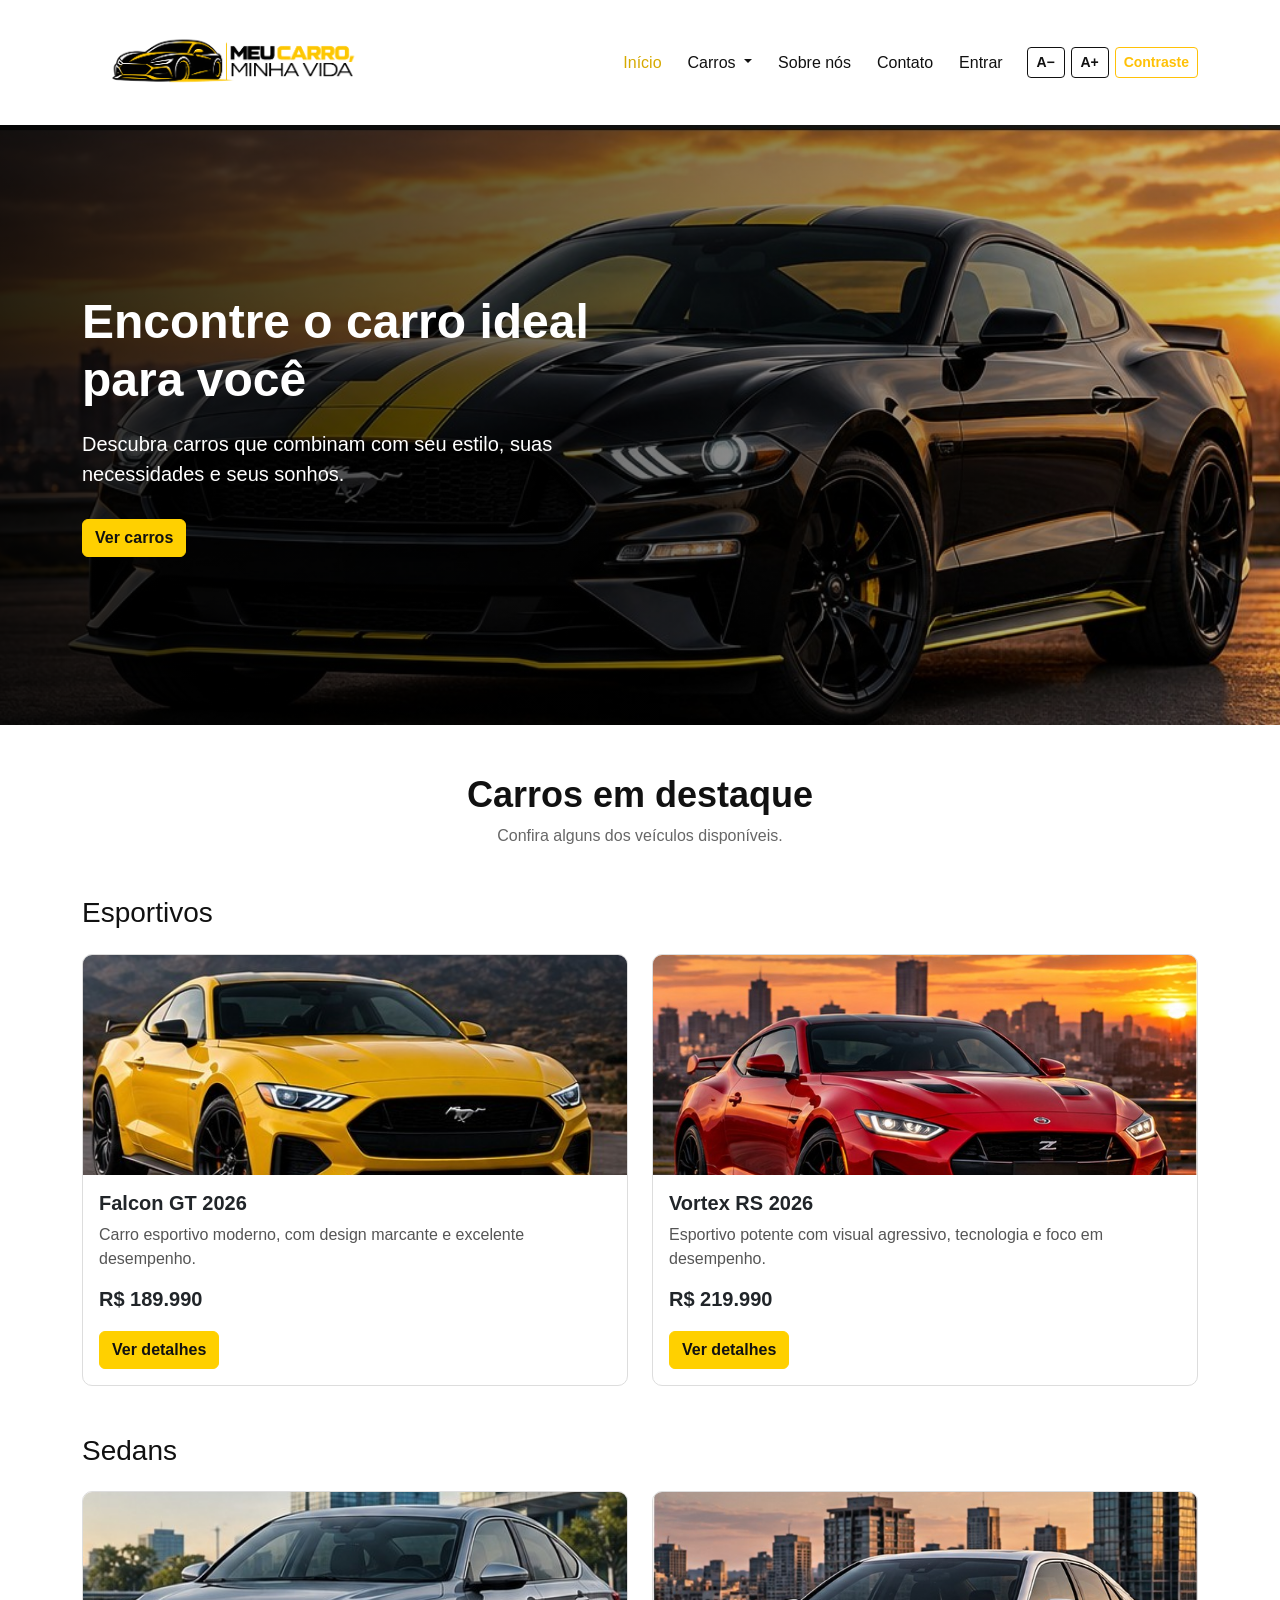
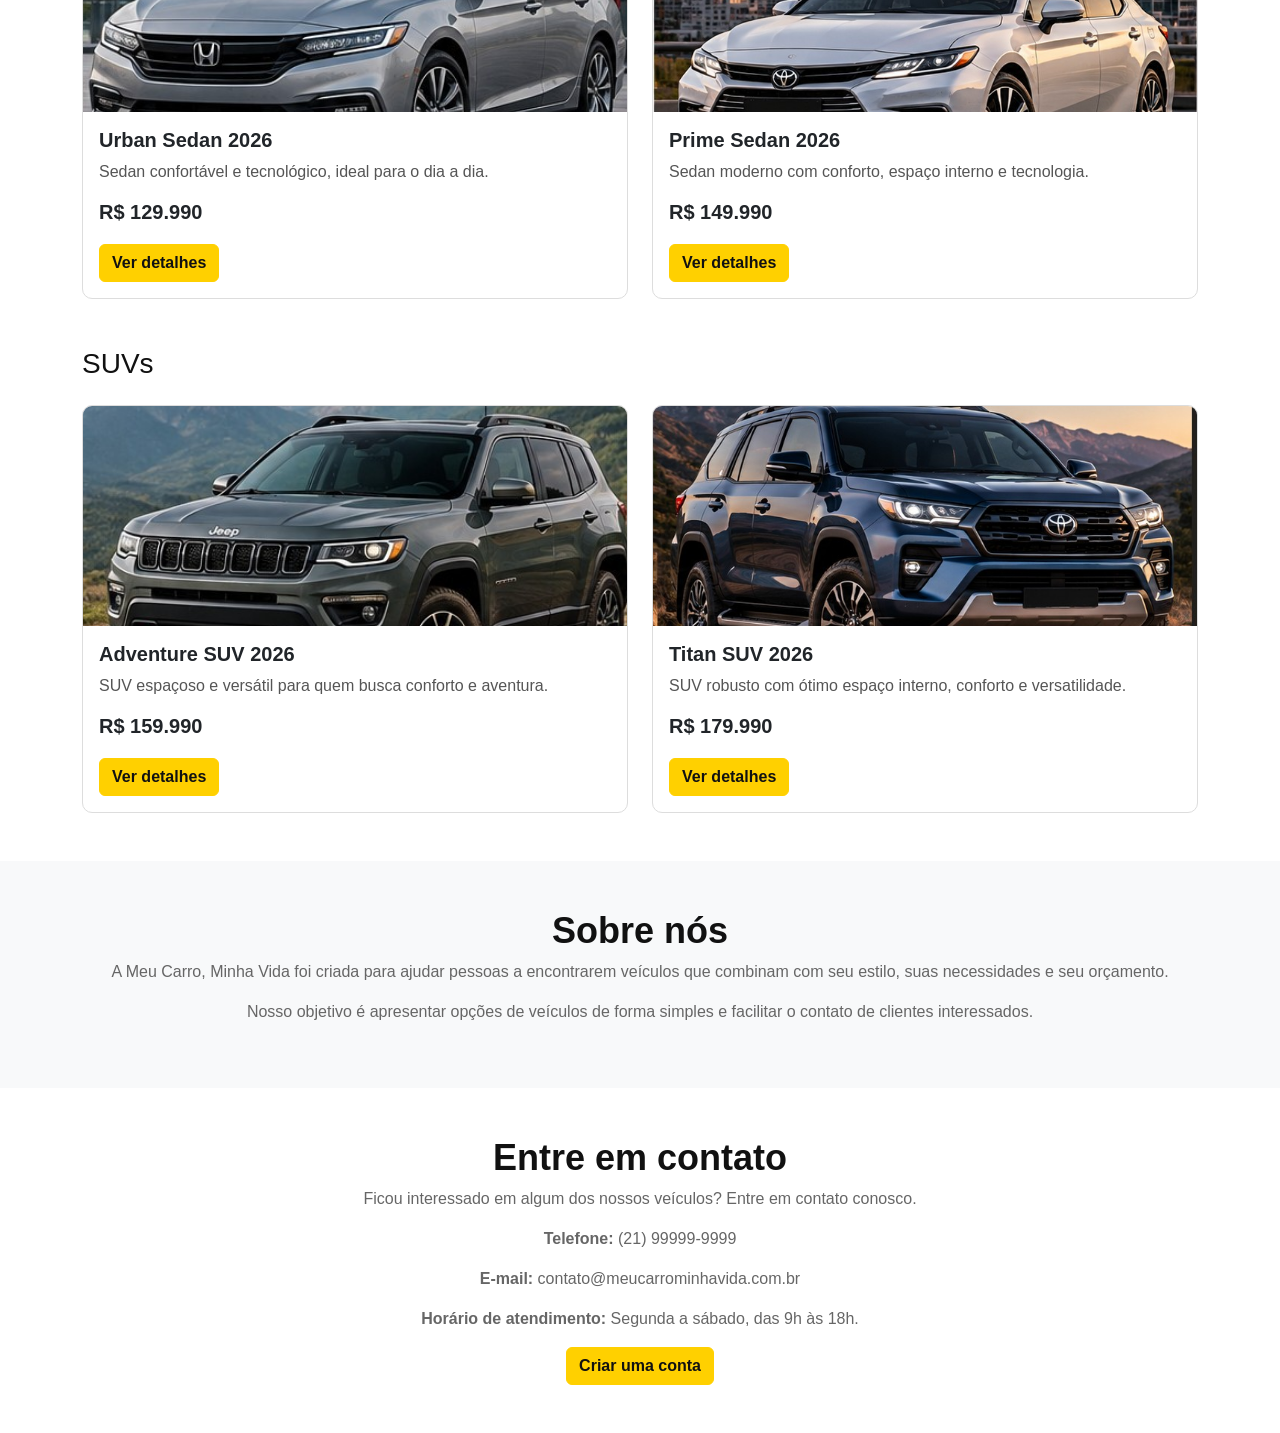
==== index.html @ 5decaac8 "Add files via upload" ====
<!DOCTYPE html>
<html lang="pt-BR">

<head>
    <meta charset="UTF-8">
    <meta name="viewport" content="width=device-width, initial-scale=1.0">

    <title>Meu Carro, Minha Vida</title>

    <link
        href="https://cdn.jsdelivr.net/npm/bootstrap@5.3.8/dist/css/bootstrap.min.css"
        rel="stylesheet"
    >

    <link rel="stylesheet" href="css/style.css">
    <style>
        .navbar .nav-link,
        .navbar .navbar-text,
        .navbar .btn { white-space: nowrap; }
        @media (min-width: 992px) and (max-width: 1199.98px) {
            .navbar .navbar-nav { align-items: flex-start !important; }
            .navbar .nav-item { margin-left: 0 !important; }
            .navbar .navbar-collapse { padding-top: .75rem; }
        }
    </style>
</head>

<body>

    <!-- MENU -->
    <nav class="navbar navbar-expand-xl navbar-dark bg-dark">
        <div class="container">

            <a class="navbar-brand" href="index.html">
    <img src="assets/icons/logo.png"
     id="logoSite"
     alt="Meu Carro, Minha Vida"
     class="logo-site">
</a>

            <button
                class="navbar-toggler"
                type="button"
                data-bs-toggle="collapse"
                data-bs-target="#menu"
                aria-label="Abrir menu"
            >
                <span class="navbar-toggler-icon"></span>
            </button>

            <div class="collapse navbar-collapse" id="menu">

                <ul class="navbar-nav ms-auto align-items-lg-center">

                    <li class="nav-item">
                        <a class="nav-link active" href="index.html">
                            Início
                        </a>
                    </li>

                    <li class="nav-item dropdown">

                        <a
                            class="nav-link dropdown-toggle"
                            href="#"
                            role="button"
                            data-bs-toggle="dropdown"
                        >
                            Carros
                        </a>

                        <ul class="dropdown-menu">

                            <li>
                                <a class="dropdown-item" href="#esportivos">
                                    Esportivos
                                </a>
                            </li>

                            <li>
                                <a class="dropdown-item" href="#sedans">
                                    Sedans
                                </a>
                            </li>

                            <li>
                                <a class="dropdown-item" href="#suvs">
                                    SUVs
                                </a>
                            </li>

                            <li>
                                <hr class="dropdown-divider">
                            </li>

                            <li>
                                <a class="dropdown-item" href="#catalogo">
                                    Todos os carros
                                </a>
                            </li>

                        </ul>
                    </li>

                    <li class="nav-item">
                        <a class="nav-link" href="#sobre">
                            Sobre nós
                        </a>
                    </li>

                    <li class="nav-item">
                        <a class="nav-link" href="#contato">
                            Contato
                        </a>
                    </li>

                    <li class="nav-item">
    <a class="nav-link" href="login.html" id="linkConta">
        Entrar
    </a>
</li>

<li class="nav-item d-none" id="areaAjudaIndex">
    <a class="nav-link" href="dashboard.html#areaReclamacoes">Ajuda</a>
</li>
<li class="nav-item ms-lg-2 d-none" id="areaUsuarioIndex">
    <span class="navbar-text text-warning" id="nomeUsuarioIndex"></span>
</li>

<li class="nav-item ms-lg-2 d-none" id="areaSairIndex">
    <button
        type="button"
        class="btn btn-outline-warning btn-sm"
        id="botaoSairIndex"
    >
        Sair
    </button>
</li>

                    <li class="nav-item ms-lg-3">

                        <div class="acessibilidade">

                            <button
                                type="button"
                                class="btn btn-outline-light btn-sm"
                                id="diminuirFonte"
                            >
                                A−
                            </button>

                            <button
                                type="button"
                                class="btn btn-outline-light btn-sm"
                                id="aumentarFonte"
                            >
                                A+
                            </button>

                            <button
                                type="button"
                                class="btn btn-outline-warning btn-sm"
                                id="alternarContraste"
                            >
                                Contraste
                            </button>

                        </div>

                    </li>

                </ul>

            </div>
        </div>
    </nav>

    <main>

        <!-- DESTAQUE -->
<section class="hero hero-principal">

    <div class="container">

        <div class="hero-conteudo">

            <h1>Encontre o carro ideal para você</h1>

            <p>
                Descubra carros que combinam com seu estilo,
                suas necessidades e seus sonhos.
            </p>

            <a href="#catalogo" class="btn btn-warning">
                Ver carros
            </a>

        </div>

    </div>

</section>

        <!-- CATÁLOGO -->
        <section class="py-5" id="catalogo">

            <div class="container">

                <div class="text-center mb-5">

                    <h2>Carros em destaque</h2>

                    <p>
                        Confira alguns dos veículos disponíveis.
                    </p>

                </div>


                <!-- ESPORTIVOS -->
                <div id="esportivos" class="mb-5">

                    <h3 class="mb-4">Esportivos</h3>

                    <div class="row g-4">

                        <!-- FALCON -->
                        <div class="col-md-6">

                            <div class="card h-100">

                                <img
                                    src="assets/img/carro-1.jpg"
                                    class="card-img-top"
                                    alt="Falcon GT 2026"
                                >

                                <div class="card-body">

                                    <h5 class="card-title">
                                        Falcon GT 2026
                                    </h5>

                                    <p class="card-text">
                                        Carro esportivo moderno, com design
                                        marcante e excelente desempenho.
                                    </p>

                                    <h6>R$ 189.990</h6>

                                    <button
                                        type="button"
                                        class="btn btn-warning"
                                        data-bs-toggle="modal"
                                        data-bs-target="#modalFalcon"
                                    >
                                        Ver detalhes
                                    </button>

                                </div>

                            </div>

                        </div>


                        <!-- VORTEX -->
                        <div class="col-md-6">

                            <div class="card h-100">

                                <img
                                    src="assets/img/carro-4.jpg"
                                    class="card-img-top"
                                    alt="Vortex RS 2026"
                                >

                                <div class="card-body">

                                    <h5 class="card-title">
                                        Vortex RS 2026
                                    </h5>

                                    <p class="card-text">
                                        Esportivo potente com visual agressivo,
                                        tecnologia e foco em desempenho.
                                    </p>

                                    <h6>R$ 219.990</h6>

                                    <button
                                        type="button"
                                        class="btn btn-warning"
                                        data-bs-toggle="modal"
                                        data-bs-target="#modalVortex"
                                    >
                                        Ver detalhes
                                    </button>

                                </div>

                            </div>

                        </div>

                    </div>

                </div>


                <!-- SEDANS -->
                <div id="sedans" class="mb-5">

                    <h3 class="mb-4">Sedans</h3>

                    <div class="row g-4">

                        <!-- URBAN -->
                        <div class="col-md-6">

                            <div class="card h-100">

                                <img
                                    src="assets/img/carro-2.jpg"
                                    class="card-img-top"
                                    alt="Urban Sedan 2026"
                                >

                                <div class="card-body">

                                    <h5 class="card-title">
                                        Urban Sedan 2026
                                    </h5>

                                    <p class="card-text">
                                        Sedan confortável e tecnológico,
                                        ideal para o dia a dia.
                                    </p>

                                    <h6>R$ 129.990</h6>

                                    <button
                                        type="button"
                                        class="btn btn-warning"
                                        data-bs-toggle="modal"
                                        data-bs-target="#modalSedan"
                                    >
                                        Ver detalhes
                                    </button>

                                </div>

                            </div>

                        </div>


                        <!-- PRIME -->
                        <div class="col-md-6">

                            <div class="card h-100">

                                <img
                                    src="assets/img/carro-5.jpg"
                                    class="card-img-top"
                                    alt="Prime Sedan 2026"
                                >

                                <div class="card-body">

                                    <h5 class="card-title">
                                        Prime Sedan 2026
                                    </h5>

                                    <p class="card-text">
                                        Sedan moderno com conforto,
                                        espaço interno e tecnologia.
                                    </p>

                                    <h6>R$ 149.990</h6>

                                    <button
                                        type="button"
                                        class="btn btn-warning"
                                        data-bs-toggle="modal"
                                        data-bs-target="#modalPrime"
                                    >
                                        Ver detalhes
                                    </button>

                                </div>

                            </div>

                        </div>

                    </div>

                </div>


                <!-- SUVS -->
                <div id="suvs">

                    <h3 class="mb-4">SUVs</h3>

                    <div class="row g-4">

                        <!-- ADVENTURE -->
                        <div class="col-md-6">

                            <div class="card h-100">

                                <img
                                    src="assets/img/carro-3.jpg"
                                    class="card-img-top"
                                    alt="Adventure SUV 2026"
                                >

                                <div class="card-body">

                                    <h5 class="card-title">
                                        Adventure SUV 2026
                                    </h5>

                                    <p class="card-text">
                                        SUV espaçoso e versátil para quem busca
                                        conforto e aventura.
                                    </p>

                                    <h6>R$ 159.990</h6>

                                    <button
                                        type="button"
                                        class="btn btn-warning"
                                        data-bs-toggle="modal"
                                        data-bs-target="#modalSUV"
                                    >
                                        Ver detalhes
                                    </button>

                                </div>

                            </div>

                        </div>


                        <!-- TITAN -->
                        <div class="col-md-6">

                            <div class="card h-100">

                                <img
                                    src="assets/img/carro-6.jpg"
                                    class="card-img-top"
                                    alt="Titan SUV 2026"
                                >

                                <div class="card-body">

                                    <h5 class="card-title">
                                        Titan SUV 2026
                                    </h5>

                                    <p class="card-text">
                                        SUV robusto com ótimo espaço interno,
                                        conforto e versatilidade.
                                    </p>

                                    <h6>R$ 179.990</h6>

                                    <button
                                        type="button"
                                        class="btn btn-warning"
                                        data-bs-toggle="modal"
                                        data-bs-target="#modalTitan"
                                    >
                                        Ver detalhes
                                    </button>

                                </div>

                            </div>

                        </div>

                    </div>

                </div>

            </div>

        </section>


        <!-- SOBRE -->
        <section class="py-5 bg-light" id="sobre">

            <div class="container text-center">

                <h2>Sobre nós</h2>

                <p>
                    A Meu Carro, Minha Vida foi criada para ajudar pessoas
                    a encontrarem veículos que combinam com seu estilo,
                    suas necessidades e seu orçamento.
                </p>

                <p>
                    Nosso objetivo é apresentar opções de veículos de forma
                    simples e facilitar o contato de clientes interessados.
                </p>

            </div>

        </section>


        <!-- CONTATO -->
        <section class="py-5" id="contato">

            <div class="container text-center">

                <h2>Entre em contato</h2>

                <p>
                    Ficou interessado em algum dos nossos veículos?
                    Entre em contato conosco.
                </p>

                <p>
                    <strong>Telefone:</strong>
                    (21) 99999-9999
                </p>

                <p>
                    <strong>E-mail:</strong>
                    contato@meucarrominhavida.com.br
                </p>

                <p>
                    <strong>Horário de atendimento:</strong>
                    Segunda a sábado, das 9h às 18h.
                </p>

                <a
                    href="cadastro.html"
                    class="btn btn-warning"
                    id="botaoContato"
                >
                    Criar uma conta
                </a>

            </div>

        </section>

    </main>


    <!-- MODAL FALCON -->
    <div class="modal fade" id="modalFalcon" tabindex="-1">

        <div class="modal-dialog modal-dialog-centered">

            <div class="modal-content">

                <div class="modal-header">

                    <h5 class="modal-title">
                        Falcon GT 2026
                    </h5>

                    <button
                        type="button"
                        class="btn-close"
                        data-bs-dismiss="modal"
                        aria-label="Fechar"
                    ></button>

                </div>

                <div class="modal-body">

                    <p><strong>Categoria:</strong> Esportivo</p>
                    <p><strong>Preço:</strong> R$ 189.990</p>
                    <p><strong>Combustível:</strong> Gasolina</p>
                    <p><strong>Câmbio:</strong> Automático</p>

                    <p>
                        Modelo esportivo com design moderno,
                        bom desempenho e foco em tecnologia.
                    </p>

                </div>

                <div class="modal-footer">

                    <button
                        type="button"
                        class="btn btn-secondary"
                        data-bs-dismiss="modal"
                    >
                        Fechar
                    </button>
                    <a href="compra.html?modelo=Falcon%20GT%202026&preco=189990"
       class="btn btn-dark">
        Comprar
    </a>

                    <a
                        href="cadastro.html"
                        class="btn btn-warning link-interesse"
                        data-tipo="Esportivo"
                        data-modelo="Falcon GT 2026"
                        data-preco="190000"
                    >
                        Tenho interesse
                    </a>

                </div>

            </div>

        </div>

    </div>


    <!-- MODAL VORTEX -->
    <div class="modal fade" id="modalVortex" tabindex="-1">

        <div class="modal-dialog modal-dialog-centered">

            <div class="modal-content">

                <div class="modal-header">

                    <h5 class="modal-title">
                        Vortex RS 2026
                    </h5>

                    <button
                        type="button"
                        class="btn-close"
                        data-bs-dismiss="modal"
                        aria-label="Fechar"
                    ></button>

                </div>

                <div class="modal-body">

                    <p><strong>Categoria:</strong> Esportivo</p>
                    <p><strong>Preço:</strong> R$ 219.990</p>
                    <p><strong>Combustível:</strong> Gasolina</p>
                    <p><strong>Câmbio:</strong> Automático</p>

                    <p>
                        Esportivo potente com design agressivo,
                        tecnologia e excelente desempenho.
                    </p>

                </div>

                <div class="modal-footer">

                    <button
                        type="button"
                        class="btn btn-secondary"
                        data-bs-dismiss="modal"
                    >
                        Fechar
                    </button>
                    <a href="compra.html?modelo=Vortex%20RS%202026&preco=219990"
   class="btn btn-dark">
    Comprar
</a>

                    <a
                        href="cadastro.html"
                        class="btn btn-warning link-interesse"
                        data-tipo="Esportivo"
                        data-modelo="Vortex RS 2026"
                        data-preco="220000"
                    >
                        Tenho interesse
                    </a>

                </div>

            </div>

        </div>

    </div>


    <!-- MODAL URBAN -->
    <div class="modal fade" id="modalSedan" tabindex="-1">

        <div class="modal-dialog modal-dialog-centered">

            <div class="modal-content">

                <div class="modal-header">

                    <h5 class="modal-title">
                        Urban Sedan 2026
                    </h5>

                    <button
                        type="button"
                        class="btn-close"
                        data-bs-dismiss="modal"
                        aria-label="Fechar"
                    ></button>

                </div>

                <div class="modal-body">

                    <p><strong>Categoria:</strong> Sedan</p>
                    <p><strong>Preço:</strong> R$ 129.990</p>
                    <p><strong>Combustível:</strong> Flex</p>
                    <p><strong>Câmbio:</strong> Automático</p>

                    <p>
                        Sedan confortável e tecnológico,
                        indicado para uso diário e viagens.
                    </p>

                </div>

                <div class="modal-footer">

                    <button
                        type="button"
                        class="btn btn-secondary"
                        data-bs-dismiss="modal"
                    >
                        Fechar
                    </button>
                    <a href="compra.html?modelo=Urban%20Sedan%202026&preco=129990"
   class="btn btn-dark">
    Comprar
</a>

                    <a
                        href="cadastro.html"
                        class="btn btn-warning link-interesse"
                        data-tipo="Sedan"
                        data-modelo="Urban Sedan 2026"
                        data-preco="130000"
                    >
                        Tenho interesse
                    </a>

                </div>

            </div>

        </div>

    </div>


    <!-- MODAL PRIME -->
    <div class="modal fade" id="modalPrime" tabindex="-1">

        <div class="modal-dialog modal-dialog-centered">

            <div class="modal-content">

                <div class="modal-header">

                    <h5 class="modal-title">
                        Prime Sedan 2026
                    </h5>

                    <button
                        type="button"
                        class="btn-close"
                        data-bs-dismiss="modal"
                        aria-label="Fechar"
                    ></button>

                </div>

                <div class="modal-body">

                    <p><strong>Categoria:</strong> Sedan</p>
                    <p><strong>Preço:</strong> R$ 149.990</p>
                    <p><strong>Combustível:</strong> Flex</p>
                    <p><strong>Câmbio:</strong> Automático</p>

                    <p>
                        Sedan moderno com bom espaço interno,
                        conforto e recursos tecnológicos.
                    </p>

                </div>

                <div class="modal-footer">

                    <button
                        type="button"
                        class="btn btn-secondary"
                        data-bs-dismiss="modal"
                    >
                        Fechar
                    </button>
                    <a href="compra.html?modelo=Prime%20Sedan%202026&preco=149990"
   class="btn btn-dark">
    Comprar
</a>

                    <a
                        href="cadastro.html"
                        class="btn btn-warning link-interesse"
                        data-tipo="Sedan"
                        data-modelo="Prime Sedan 2026"
                        data-preco="150000"
                    >
                        Tenho interesse
                    </a>

                </div>

            </div>

        </div>

    </div>


    <!-- MODAL ADVENTURE -->
    <div class="modal fade" id="modalSUV" tabindex="-1">

        <div class="modal-dialog modal-dialog-centered">

            <div class="modal-content">

                <div class="modal-header">

                    <h5 class="modal-title">
                        Adventure SUV 2026
                    </h5>

                    <button
                        type="button"
                        class="btn-close"
                        data-bs-dismiss="modal"
                        aria-label="Fechar"
                    ></button>

                </div>

                <div class="modal-body">

                    <p><strong>Categoria:</strong> SUV</p>
                    <p><strong>Preço:</strong> R$ 159.990</p>
                    <p><strong>Combustível:</strong> Flex</p>
                    <p><strong>Câmbio:</strong> Automático</p>

                    <p>
                        SUV espaçoso e versátil, indicado para famílias,
                        viagens e quem procura mais conforto.
                    </p>

                </div>

                <div class="modal-footer">

                    <button
                        type="button"
                        class="btn btn-secondary"
                        data-bs-dismiss="modal"
                    >
                        Fechar
                    </button>
                    <a href="compra.html?modelo=Adventure%20SUV%202026&preco=159990"
   class="btn btn-dark">
    Comprar
</a>

                    <a
                        href="cadastro.html"
                        class="btn btn-warning link-interesse"
                        data-tipo="SUV"
                        data-modelo="Adventure SUV 2026"
                        data-preco="160000"
                    >
                        Tenho interesse
                    </a>

                </div>

            </div>

        </div>

    </div>


    <!-- MODAL TITAN -->
    <div class="modal fade" id="modalTitan" tabindex="-1">

        <div class="modal-dialog modal-dialog-centered">

            <div class="modal-content">

                <div class="modal-header">

                    <h5 class="modal-title">
                        Titan SUV 2026
                    </h5>

                    <button
                        type="button"
                        class="btn-close"
                        data-bs-dismiss="modal"
                        aria-label="Fechar"
                    ></button>

                </div>

                <div class="modal-body">

                    <p><strong>Categoria:</strong> SUV</p>
                    <p><strong>Preço:</strong> R$ 179.990</p>
                    <p><strong>Combustível:</strong> Flex</p>
                    <p><strong>Câmbio:</strong> Automático</p>

                    <p>
                        SUV robusto e espaçoso para viagens,
                        família e diferentes tipos de terreno.
                    </p>

                </div>

                <div class="modal-footer">

                    <button
                        type="button"
                        class="btn btn-secondary"
                        data-bs-dismiss="modal"
                    >
                        Fechar
                    </button>
                    <a href="compra.html?modelo=Titan%20SUV%202026&preco=179990"
   class="btn btn-dark">
    Comprar
</a>

                    <a
                        href="cadastro.html"
                        class="btn btn-warning link-interesse"
                        data-tipo="SUV"
                        data-modelo="Titan SUV 2026"
                        data-preco="180000"
                    >
                        Tenho interesse
                    </a>

                </div>

            </div>

        </div>

    </div>


    <script
        src="https://cdn.jsdelivr.net/npm/bootstrap@5.3.8/dist/js/bootstrap.bundle.min.js">
    </script>

    <script src="js/script.js"></script>


    <!-- INTERESSE PELO VEÍCULO -->
    <script>

        const botoesInteresse =
            document.querySelectorAll(".link-interesse");

        const botaoContato =
            document.getElementById("botaoContato");

        const sessaoSalvaIndex =
            localStorage.getItem("usuarioLogado");


        if (sessaoSalvaIndex) {

            const sessaoIndex =
                JSON.parse(sessaoSalvaIndex);


            if (sessaoIndex.logado === true) {

                botoesInteresse.forEach(function (botao) {

                    const tipo =
                        botao.dataset.tipo;

                    const modelo =
                        botao.dataset.modelo;

                    const preco =
                        botao.dataset.preco;


                    botao.href =
                        "interesse.html?tipo=" +
                        encodeURIComponent(tipo) +
                        "&modelo=" +
                        encodeURIComponent(modelo) +
                        "&preco=" +
                        preco;

                });


                if (botaoContato) {

                    botaoContato.href =
                        "interesse.html";

                    botaoContato.textContent =
                        "Demonstrar interesse";

                }

            }

        }
    // Usuário logado no menu
    const linkContaIndex = document.getElementById("linkConta");
    const areaUsuarioIndex = document.getElementById("areaUsuarioIndex");
    const nomeUsuarioIndex = document.getElementById("nomeUsuarioIndex");
    const areaSairIndex = document.getElementById("areaSairIndex");
    const botaoSairIndex = document.getElementById("botaoSairIndex");

    if (sessaoSalvaIndex) {

        const usuarioIndex = JSON.parse(sessaoSalvaIndex);

        if (usuarioIndex.logado === true) {

            linkContaIndex.textContent = "Minha área";
            linkContaIndex.href = "dashboard.html";

            nomeUsuarioIndex.textContent = usuarioIndex.nome;

            document.getElementById("areaAjudaIndex").classList.remove("d-none");
            areaUsuarioIndex.classList.remove("d-none");
            areaSairIndex.classList.remove("d-none");
        }
    }

    if (botaoSairIndex) {

        botaoSairIndex.addEventListener("click", function () {

            localStorage.removeItem("usuarioLogado");
            window.location.href = "login.html";

        });
    }
    // Troca a logo conforme o contraste
const logoSite = document.getElementById("logoSite");

function atualizarLogo() {
    if (document.body.classList.contains("alto-contraste")) {
        logoSite.src = "assets/icons/logo-escura.png";
    } else {
        logoSite.src = "assets/icons/logo.png";
    }
}

document.getElementById("alternarContraste").addEventListener("click", function () {
    setTimeout(atualizarLogo, 100);
});

atualizarLogo();

</script>

</body>

</html>
---- css/style.css ----
/* GERAL */
body {
    font-family: Arial, sans-serif;
    margin: 0;
    background-color: #fff;
    color: #111;
}

/* MENU */
.navbar {
    padding: 15px 0;
}

.navbar-brand {
    font-size: 20px;
    font-weight: bold;
}

.nav-link {
    margin-left: 10px;
}

/* HERO */
.hero {
    background-color: #f5f5f5;
    padding: 80px 0;
}

.hero h1 {
    font-size: 48px;
    font-weight: bold;
    margin-bottom: 20px;
}

.hero p {
    font-size: 20px;
    margin-bottom: 30px;
    max-width: 500px;
}

.hero img {
    width: 100%;
    border-radius: 10px;
}

/* BOTÕES */
.btn-warning {
    background-color: #ffd000;
    border-color: #ffd000;
    color: #111;
    font-weight: bold;
}

.btn-warning:hover {
    background-color: #e6b900;
    border-color: #e6b900;
    color: #111;
}

/* CATÁLOGO */
section.py-5 {
    background-color: #fff;
}

section.py-5 h2 {
    font-size: 36px;
    font-weight: bold;
}

section.py-5 .text-center p {
    color: #666;
}

/* CARDS */
.card {
    border: 1px solid #ddd;
    border-radius: 10px;
    overflow: hidden;
    transition: 0.3s;
}

.card:hover {
    transform: translateY(-5px);
    box-shadow: 0 8px 20px rgba(0, 0, 0, 0.15);
}

.card-img-top {
    height: 220px;
    object-fit: cover;
}

.card-title {
    font-weight: bold;
}

.card-text {
    color: #555;
}

.card h6 {
    font-size: 20px;
    font-weight: bold;
    margin-bottom: 20px;
}

/* ACESSIBILIDADE */
body,
main,
.card,
.form-control,
.form-select,
textarea {
    transition: background-color 0.3s, color 0.3s, border-color 0.3s;
}

.acessibilidade {
    display: flex;
    gap: 6px;
    align-items: center;
}

.acessibilidade button {
    min-width: 38px;
    font-weight: bold;
}

/* ALTO CONTRASTE */
body.alto-contraste,
body.alto-contraste main,
body.alto-contraste main section,
body.alto-contraste .hero,
body.alto-contraste .bg-light {
    background-color: #000 !important;
    color: #fff !important;
}

body.alto-contraste main h1,
body.alto-contraste main h2,
body.alto-contraste main h3,
body.alto-contraste main h4,
body.alto-contraste main h5,
body.alto-contraste main h6,
body.alto-contraste main p,
body.alto-contraste main label,
body.alto-contraste .text-muted,
body.alto-contraste section.py-5 .text-center p {
    color: #fff !important;
}

body.alto-contraste .card {
    background-color: #111 !important;
    color: #fff !important;
    border-color: #ffc107 !important;
}

body.alto-contraste .card-title,
body.alto-contraste .card-text,
body.alto-contraste .card h6,
body.alto-contraste .card p {
    color: #fff !important;
}

body.alto-contraste main a:not(.btn) {
    color: #ffc107 !important;
}

body.alto-contraste .form-control,
body.alto-contraste .form-select,
body.alto-contraste textarea {
    background-color: #111 !important;
    color: #fff !important;
    border-color: #ffc107 !important;
}

body.alto-contraste .form-control:read-only {
    background-color: #222 !important;
    color: #fff !important;
}

body.alto-contraste .form-control::placeholder,
body.alto-contraste textarea::placeholder {
    color: #ddd !important;
}

body.alto-contraste .form-select option {
    background-color: #111;
    color: #fff;
}

body.alto-contraste hr {
    border-color: #ffc107 !important;
    opacity: 1;
}

/* TAMANHO DA FONTE */
body.fonte-grande main {
    font-size: 1.15rem;
}

body.fonte-extra-grande main {
    font-size: 1.3rem;
}

body.fonte-grande main h1 {
    font-size: 3rem;
}

body.fonte-extra-grande main h1 {
    font-size: 3.4rem;
}

body.fonte-grande main h2 {
    font-size: 2.4rem;
}

body.fonte-extra-grande main h2 {
    font-size: 2.8rem;
}

body.fonte-grande main h3 {
    font-size: 2rem;
}

body.fonte-extra-grande main h3 {
    font-size: 2.3rem;
}

/* 404 */
body.fonte-grande main .display-1 {
    font-size: 7rem;
}

body.fonte-extra-grande main .display-1 {
    font-size: 8rem;
}

body.fonte-grande main .display-4 {
    font-size: 4rem;
}

body.fonte-extra-grande main .display-4 {
    font-size: 4.5rem;
}

/* CELULAR */
@media (max-width: 768px) {
    .hero {
        padding: 50px 0;
    }

    .hero h1 {
        font-size: 36px;
    }

    .hero p {
        font-size: 18px;
    }

    .hero img {
        margin-top: 30px;
    }

    section.py-5 {
        padding-left: 12px;
        padding-right: 12px;
    }

    .acessibilidade {
        margin: 10px 0;
        flex-wrap: wrap;
    }
}
/* Fonte maior nos cards do Dashboard */
.fonte-grande main .card h4 {
    font-size: 1.7rem;
}

.fonte-extra-grande main .card h4 {
    font-size: 2rem;
}

.fonte-grande main .card p,
.fonte-grande main .card .btn {
    font-size: 1.1rem;
}

.fonte-extra-grande main .card p,
.fonte-extra-grande main .card .btn {
    font-size: 1.25rem;
}
/* Botão no alto contraste */
body.alto-contraste .btn-outline-dark {
    color: #fff !important;
    border-color: #fff !important;
}

body.alto-contraste .btn-outline-dark:hover {
    background-color: #fff !important;
    color: #000 !important;
}
/* Hero principal */
.hero-principal {
    min-height: 600px;
    display: flex;
    align-items: center;

    background:
        linear-gradient(
            90deg,
            rgba(0, 0, 0, 0.85) 0%,
            rgba(0, 0, 0, 0.55) 45%,
            rgba(0, 0, 0, 0.15) 100%
        ),
        url("../assets/img/carro-principal.jpg");

    background-size: cover;
    background-position: center;
}

.hero-principal .hero-conteudo {
    max-width: 600px;
}

.hero-principal h1 {
    color: #fff;
}

.hero-principal p {
    color: #fff;
}

@media (max-width: 768px) {

    .hero-principal {
        min-height: 500px;

        background:
            linear-gradient(
                rgba(0, 0, 0, 0.65),
                rgba(0, 0, 0, 0.65)
            ),
            url("../assets/img/carro-principal.jpg");

        background-size: cover;
        background-position: center;
    }

    .hero-principal .hero-conteudo {
        text-align: center;
        margin: auto;
    }
}/* Menu fixo no topo */
.navbar {
    position: sticky;
    top: 0;
    z-index: 1000;
}
/* Ajuste de fonte no Hero */
.fonte-grande .hero-principal h1 {
    font-size: 3.3rem;
}

.fonte-extra-grande .hero-principal h1 {
    font-size: 3.8rem;
}

.fonte-grande .hero-principal p {
    font-size: 1.35rem;
}

.fonte-extra-grande .hero-principal p {
    font-size: 1.55rem;
}

.fonte-grande .hero-principal .btn {
    font-size: 1.15rem;
}

.fonte-extra-grande .hero-principal .btn {
    font-size: 1.3rem;
}
/* Logo do site */
.logo-site {
    width: 300px;
    height: 85px;
    object-fit: contain;
}
/* Navbar branca */
.navbar {
    background-color: #ffffff !important;
}

.navbar .nav-link {
    color: #111 !important;
}

.navbar .nav-link:hover,
.navbar .nav-link.active {
    color: #d4a900 !important;
}
/* Navbar branca */
.navbar {
    background-color: #fff !important;
}

.navbar .nav-link {
    color: #111 !important;
}

/* Botões na navbar branca */
.navbar .btn-outline-light {
    color: #111 !important;
    border-color: #111 !important;
}

/* Navbar no alto contraste */
body.alto-contraste .navbar {
    background-color: #000 !important;
}

body.alto-contraste .navbar .nav-link {
    color: #fff !important;
}

body.alto-contraste .navbar .btn-outline-light {
    color: #fff !important;
    border-color: #fff !important;
}
/* Navbar no modo normal */
.navbar .nav-link {
    color: #111 !important;
}

.navbar .nav-link:hover,
.navbar .nav-link.active {
    color: #d6a900 !important;
}

/* Navbar no alto contraste */
body.alto-contraste .navbar .nav-link {
    color: #fff !important;
}

body.alto-contraste .navbar .nav-link:hover,
body.alto-contraste .navbar .nav-link.active {
    color: #ffc107 !important;
}
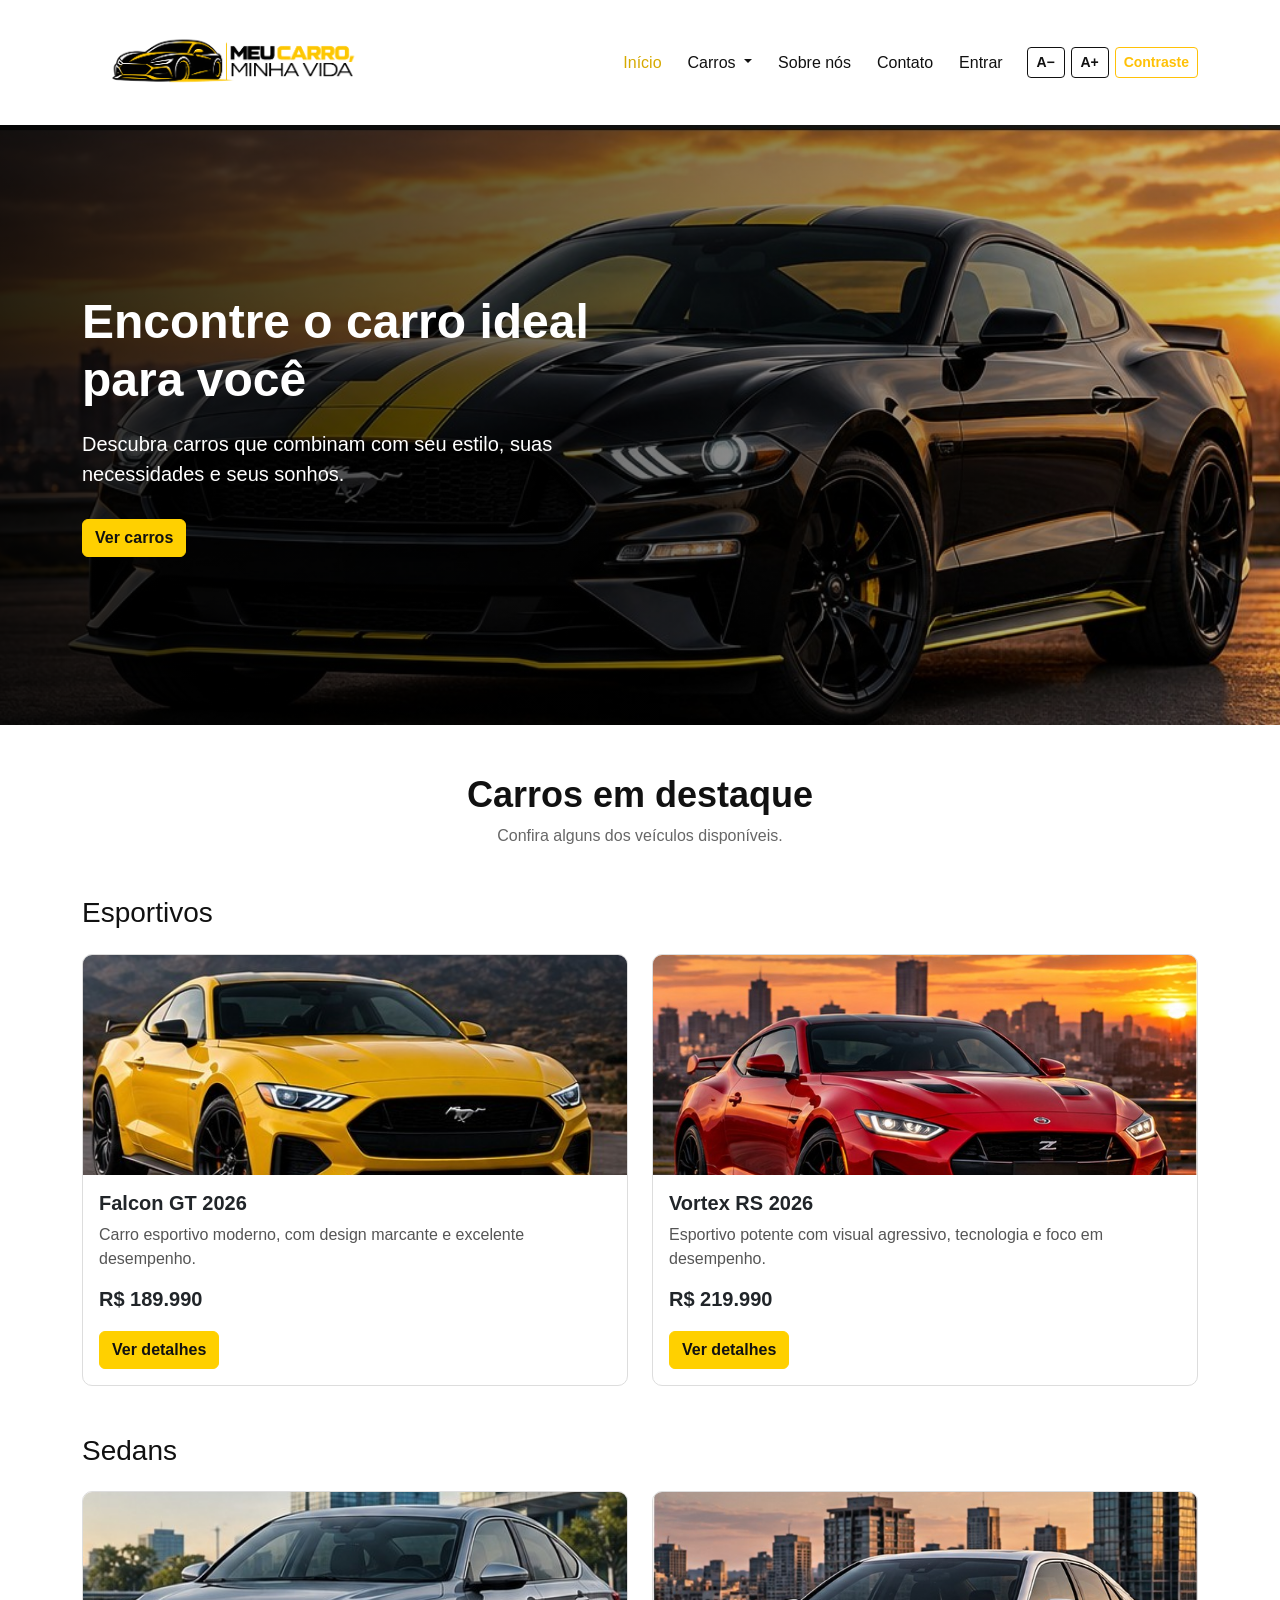
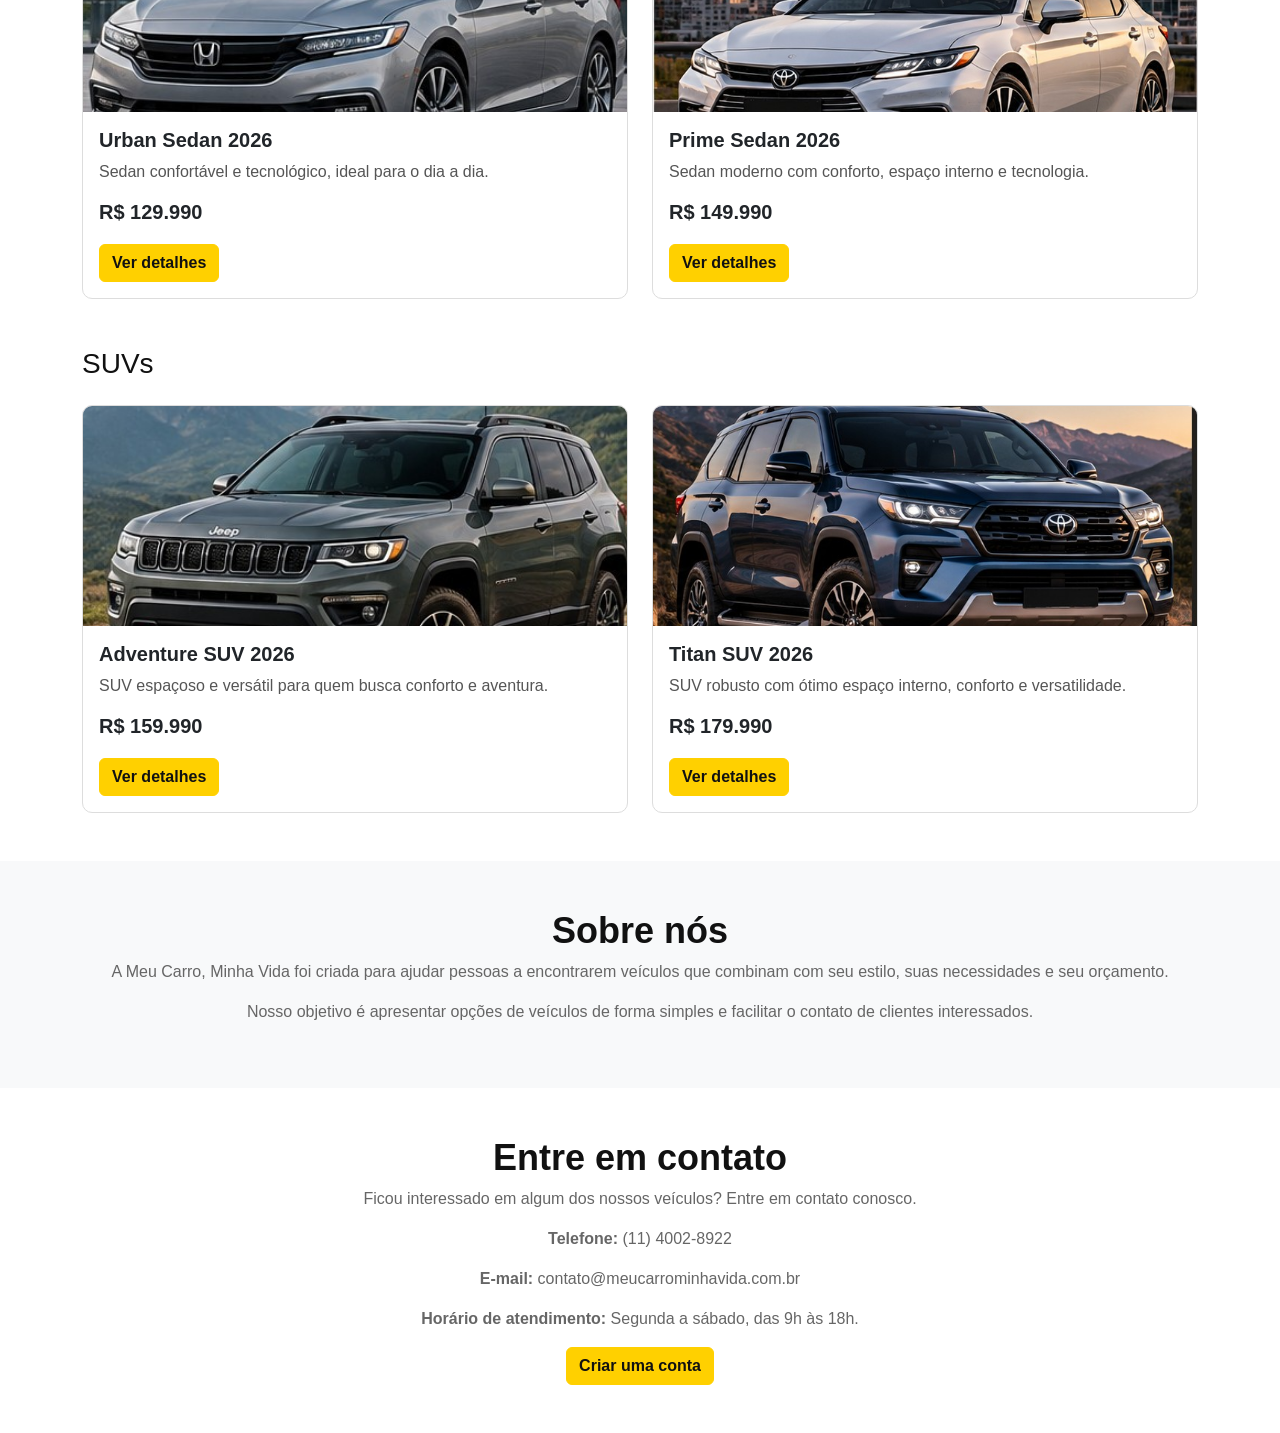
==== commit 5667fc22: "Atualiza e revisa o projeto." ====
--- a/index.html
+++ b/index.html
@@ -13,14 +13,26 @@
     >
 
     <link rel="stylesheet" href="css/style.css">
+
     <style>
         .navbar .nav-link,
         .navbar .navbar-text,
-        .navbar .btn { white-space: nowrap; }
+        .navbar .btn {
+            white-space: nowrap;
+        }
+
         @media (min-width: 992px) and (max-width: 1199.98px) {
-            .navbar .navbar-nav { align-items: flex-start !important; }
-            .navbar .nav-item { margin-left: 0 !important; }
-            .navbar .navbar-collapse { padding-top: .75rem; }
+            .navbar .navbar-nav {
+                align-items: flex-start !important;
+            }
+
+            .navbar .nav-item {
+                margin-left: 0 !important;
+            }
+
+            .navbar .navbar-collapse {
+                padding-top: .75rem;
+            }
         }
     </style>
 </head>
@@ -28,49 +40,56 @@
 <body>
 
     <!-- MENU -->
-    <nav class="navbar navbar-expand-xl navbar-dark bg-dark">
+    <nav class="navbar navbar-expand-xl navbar-dark bg-dark"
+         aria-label="Menu principal">
         <div class="container">
 
             <a class="navbar-brand" href="index.html">
-    <img src="assets/icons/logo.png"
-     id="logoSite"
-     alt="Meu Carro, Minha Vida"
-     class="logo-site">
-</a>
+                <img
+                    src="assets/icons/logo.png"
+                    id="logoSite"
+                    alt="Meu Carro, Minha Vida"
+                    class="logo-site"
+                >
+            </a>
 
             <button
                 class="navbar-toggler"
                 type="button"
                 data-bs-toggle="collapse"
                 data-bs-target="#menu"
-                aria-label="Abrir menu"
+                aria-controls="menu"
+                aria-expanded="false"
+                aria-label="Abrir ou fechar menu"
             >
                 <span class="navbar-toggler-icon"></span>
             </button>
 
             <div class="collapse navbar-collapse" id="menu">
-
-                <ul class="navbar-nav ms-auto align-items-lg-center">
+                <ul class="navbar-nav ms-auto align-items-xl-center">
 
                     <li class="nav-item">
-                        <a class="nav-link active" href="index.html">
+                        <a class="nav-link active"
+                           href="index.html"
+                           aria-current="page">
                             Início
                         </a>
                     </li>
 
                     <li class="nav-item dropdown">
-
                         <a
                             class="nav-link dropdown-toggle"
                             href="#"
+                            id="menuCarros"
                             role="button"
                             data-bs-toggle="dropdown"
+                            aria-expanded="false"
                         >
                             Carros
                         </a>
 
-                        <ul class="dropdown-menu">
-
+                        <ul class="dropdown-menu"
+                            aria-labelledby="menuCarros">
                             <li>
                                 <a class="dropdown-item" href="#esportivos">
                                     Esportivos
@@ -98,7 +117,6 @@
                                     Todos os carros
                                 </a>
                             </li>
-
                         </ul>
                     </li>
 
@@ -115,36 +133,47 @@
                     </li>
 
                     <li class="nav-item">
-    <a class="nav-link" href="login.html" id="linkConta">
-        Entrar
-    </a>
-</li>
-
-<li class="nav-item d-none" id="areaAjudaIndex">
-    <a class="nav-link" href="dashboard.html#areaReclamacoes">Ajuda</a>
-</li>
-<li class="nav-item ms-lg-2 d-none" id="areaUsuarioIndex">
-    <span class="navbar-text text-warning" id="nomeUsuarioIndex"></span>
-</li>
-
-<li class="nav-item ms-lg-2 d-none" id="areaSairIndex">
-    <button
-        type="button"
-        class="btn btn-outline-warning btn-sm"
-        id="botaoSairIndex"
-    >
-        Sair
-    </button>
-</li>
-
-                    <li class="nav-item ms-lg-3">
-
+                        <a class="nav-link"
+                           href="login.html"
+                           id="linkConta">
+                            Entrar
+                        </a>
+                    </li>
+
+                    <li class="nav-item d-none" id="areaAjudaIndex">
+                        <a class="nav-link"
+                           href="dashboard.html#areaReclamacoes">
+                            Ajuda
+                        </a>
+                    </li>
+
+                    <li class="nav-item ms-xl-2 d-none"
+                        id="areaUsuarioIndex">
+                        <span
+                            class="navbar-text text-warning"
+                            id="nomeUsuarioIndex"
+                        ></span>
+                    </li>
+
+                    <li class="nav-item ms-xl-2 d-none"
+                        id="areaSairIndex">
+                        <button
+                            type="button"
+                            class="btn btn-outline-warning btn-sm"
+                            id="botaoSairIndex"
+                        >
+                            Sair
+                        </button>
+                    </li>
+
+                    <li class="nav-item ms-xl-3">
                         <div class="acessibilidade">
 
                             <button
                                 type="button"
                                 class="btn btn-outline-light btn-sm"
                                 id="diminuirFonte"
+                                aria-label="Diminuir tamanho da fonte"
                             >
                                 A−
                             </button>
@@ -153,6 +182,7 @@
                                 type="button"
                                 class="btn btn-outline-light btn-sm"
                                 id="aumentarFonte"
+                                aria-label="Aumentar tamanho da fonte"
                             >
                                 A+
                             </button>
@@ -161,16 +191,15 @@
                                 type="button"
                                 class="btn btn-outline-warning btn-sm"
                                 id="alternarContraste"
+                                aria-label="Ativar ou desativar alto contraste"
                             >
                                 Contraste
                             </button>
 
                         </div>
-
                     </li>
 
                 </ul>
-
             </div>
         </div>
     </nav>
@@ -178,65 +207,57 @@
     <main>
 
         <!-- DESTAQUE -->
-<section class="hero hero-principal">
-
-    <div class="container">
-
-        <div class="hero-conteudo">
-
-            <h1>Encontre o carro ideal para você</h1>
-
-            <p>
-                Descubra carros que combinam com seu estilo,
-                suas necessidades e seus sonhos.
-            </p>
-
-            <a href="#catalogo" class="btn btn-warning">
-                Ver carros
-            </a>
-
-        </div>
-
-    </div>
-
-</section>
+        <section class="hero hero-principal"
+                 aria-labelledby="tituloPrincipal">
+            <div class="container">
+                <div class="hero-conteudo">
+
+                    <h1 id="tituloPrincipal">
+                        Encontre o carro ideal para você
+                    </h1>
+
+                    <p>
+                        Descubra carros que combinam com seu estilo,
+                        suas necessidades e seus sonhos.
+                    </p>
+
+                    <a href="#catalogo" class="btn btn-warning">
+                        Ver carros
+                    </a>
+
+                </div>
+            </div>
+        </section>
 
         <!-- CATÁLOGO -->
-        <section class="py-5" id="catalogo">
-
+        <section class="py-5"
+                 id="catalogo"
+                 aria-labelledby="tituloCatalogo">
             <div class="container">
 
                 <div class="text-center mb-5">
-
-                    <h2>Carros em destaque</h2>
-
-                    <p>
-                        Confira alguns dos veículos disponíveis.
-                    </p>
-
-                </div>
-
+                    <h2 id="tituloCatalogo">Carros em destaque</h2>
+                    <p>Confira alguns dos veículos disponíveis.</p>
+                </div>
 
                 <!-- ESPORTIVOS -->
                 <div id="esportivos" class="mb-5">
-
                     <h3 class="mb-4">Esportivos</h3>
 
                     <div class="row g-4">
 
                         <!-- FALCON -->
                         <div class="col-md-6">
-
                             <div class="card h-100">
 
                                 <img
                                     src="assets/img/carro-1.jpg"
                                     class="card-img-top"
                                     alt="Falcon GT 2026"
+                                    loading="lazy"
                                 >
 
                                 <div class="card-body">
-
                                     <h5 class="card-title">
                                         Falcon GT 2026
                                     </h5>
@@ -253,30 +274,27 @@
                                         class="btn btn-warning"
                                         data-bs-toggle="modal"
                                         data-bs-target="#modalFalcon"
+                                        aria-label="Ver detalhes do Falcon GT 2026"
                                     >
                                         Ver detalhes
                                     </button>
-
                                 </div>
 
                             </div>
-
                         </div>
-
 
                         <!-- VORTEX -->
                         <div class="col-md-6">
-
                             <div class="card h-100">
 
                                 <img
                                     src="assets/img/carro-4.jpg"
                                     class="card-img-top"
                                     alt="Vortex RS 2026"
+                                    loading="lazy"
                                 >
 
                                 <div class="card-body">
-
                                     <h5 class="card-title">
                                         Vortex RS 2026
                                     </h5>
@@ -293,41 +311,36 @@
                                         class="btn btn-warning"
                                         data-bs-toggle="modal"
                                         data-bs-target="#modalVortex"
+                                        aria-label="Ver detalhes do Vortex RS 2026"
                                     >
                                         Ver detalhes
                                     </button>
-
                                 </div>
 
                             </div>
-
                         </div>
 
                     </div>
-
-                </div>
-
+                </div>
 
                 <!-- SEDANS -->
                 <div id="sedans" class="mb-5">
-
                     <h3 class="mb-4">Sedans</h3>
 
                     <div class="row g-4">
 
                         <!-- URBAN -->
                         <div class="col-md-6">
-
                             <div class="card h-100">
 
                                 <img
                                     src="assets/img/carro-2.jpg"
                                     class="card-img-top"
                                     alt="Urban Sedan 2026"
+                                    loading="lazy"
                                 >
 
                                 <div class="card-body">
-
                                     <h5 class="card-title">
                                         Urban Sedan 2026
                                     </h5>
@@ -344,30 +357,27 @@
                                         class="btn btn-warning"
                                         data-bs-toggle="modal"
                                         data-bs-target="#modalSedan"
+                                        aria-label="Ver detalhes do Urban Sedan 2026"
                                     >
                                         Ver detalhes
                                     </button>
-
                                 </div>
 
                             </div>
-
                         </div>
-
 
                         <!-- PRIME -->
                         <div class="col-md-6">
-
                             <div class="card h-100">
 
                                 <img
                                     src="assets/img/carro-5.jpg"
                                     class="card-img-top"
                                     alt="Prime Sedan 2026"
+                                    loading="lazy"
                                 >
 
                                 <div class="card-body">
-
                                     <h5 class="card-title">
                                         Prime Sedan 2026
                                     </h5>
@@ -384,41 +394,36 @@
                                         class="btn btn-warning"
                                         data-bs-toggle="modal"
                                         data-bs-target="#modalPrime"
+                                        aria-label="Ver detalhes do Prime Sedan 2026"
                                     >
                                         Ver detalhes
                                     </button>
-
                                 </div>
 
                             </div>
-
                         </div>
 
                     </div>
-
-                </div>
-
+                </div>
 
                 <!-- SUVS -->
                 <div id="suvs">
-
                     <h3 class="mb-4">SUVs</h3>
 
                     <div class="row g-4">
 
                         <!-- ADVENTURE -->
                         <div class="col-md-6">
-
                             <div class="card h-100">
 
                                 <img
                                     src="assets/img/carro-3.jpg"
                                     class="card-img-top"
                                     alt="Adventure SUV 2026"
+                                    loading="lazy"
                                 >
 
                                 <div class="card-body">
-
                                     <h5 class="card-title">
                                         Adventure SUV 2026
                                     </h5>
@@ -435,30 +440,27 @@
                                         class="btn btn-warning"
                                         data-bs-toggle="modal"
                                         data-bs-target="#modalSUV"
+                                        aria-label="Ver detalhes do Adventure SUV 2026"
                                     >
                                         Ver detalhes
                                     </button>
-
                                 </div>
 
                             </div>
-
                         </div>
-
 
                         <!-- TITAN -->
                         <div class="col-md-6">
-
                             <div class="card h-100">
 
                                 <img
                                     src="assets/img/carro-6.jpg"
                                     class="card-img-top"
                                     alt="Titan SUV 2026"
+                                    loading="lazy"
                                 >
 
                                 <div class="card-body">
-
                                     <h5 class="card-title">
                                         Titan SUV 2026
                                     </h5>
@@ -475,31 +477,28 @@
                                         class="btn btn-warning"
                                         data-bs-toggle="modal"
                                         data-bs-target="#modalTitan"
+                                        aria-label="Ver detalhes do Titan SUV 2026"
                                     >
                                         Ver detalhes
                                     </button>
-
                                 </div>
 
                             </div>
-
                         </div>
 
                     </div>
-
                 </div>
 
             </div>
-
         </section>
 
-
         <!-- SOBRE -->
-        <section class="py-5 bg-light" id="sobre">
-
+        <section class="py-5 bg-light"
+                 id="sobre"
+                 aria-labelledby="tituloSobre">
             <div class="container text-center">
 
-                <h2>Sobre nós</h2>
+                <h2 id="tituloSobre">Sobre nós</h2>
 
                 <p>
                     A Meu Carro, Minha Vida foi criada para ajudar pessoas
@@ -513,16 +512,15 @@
                 </p>
 
             </div>
-
         </section>
 
-
         <!-- CONTATO -->
-        <section class="py-5" id="contato">
-
+        <section class="py-5"
+                 id="contato"
+                 aria-labelledby="tituloContato">
             <div class="container text-center">
 
-                <h2>Entre em contato</h2>
+                <h2 id="tituloContato">Entre em contato</h2>
 
                 <p>
                     Ficou interessado em algum dos nossos veículos?
@@ -531,7 +529,7 @@
 
                 <p>
                     <strong>Telefone:</strong>
-                    (21) 99999-9999
+                    (11) 4002-8922
                 </p>
 
                 <p>
@@ -553,22 +551,21 @@
                 </a>
 
             </div>
-
         </section>
 
     </main>
 
-
     <!-- MODAL FALCON -->
-    <div class="modal fade" id="modalFalcon" tabindex="-1">
-
+    <div class="modal fade"
+         id="modalFalcon"
+         tabindex="-1"
+         aria-labelledby="tituloModalFalcon"
+         aria-hidden="true">
         <div class="modal-dialog modal-dialog-centered">
-
             <div class="modal-content">
 
                 <div class="modal-header">
-
-                    <h5 class="modal-title">
+                    <h5 class="modal-title" id="tituloModalFalcon">
                         Falcon GT 2026
                     </h5>
 
@@ -578,11 +575,9 @@
                         data-bs-dismiss="modal"
                         aria-label="Fechar"
                     ></button>
-
                 </div>
 
                 <div class="modal-body">
-
                     <p><strong>Categoria:</strong> Esportivo</p>
                     <p><strong>Preço:</strong> R$ 189.990</p>
                     <p><strong>Combustível:</strong> Gasolina</p>
@@ -592,11 +587,9 @@
                         Modelo esportivo com design moderno,
                         bom desempenho e foco em tecnologia.
                     </p>
-
                 </div>
 
                 <div class="modal-footer">
-
                     <button
                         type="button"
                         class="btn btn-secondary"
@@ -604,10 +597,13 @@
                     >
                         Fechar
                     </button>
-                    <a href="compra.html?modelo=Falcon%20GT%202026&preco=189990"
-       class="btn btn-dark">
-        Comprar
-    </a>
+
+                    <a
+                        href="compra.html?modelo=Falcon%20GT%202026&preco=189990"
+                        class="btn btn-dark"
+                    >
+                        Comprar
+                    </a>
 
                     <a
                         href="cadastro.html"
@@ -618,26 +614,23 @@
                     >
                         Tenho interesse
                     </a>
-
                 </div>
 
             </div>
-
         </div>
-
     </div>
 
-
     <!-- MODAL VORTEX -->
-    <div class="modal fade" id="modalVortex" tabindex="-1">
-
+    <div class="modal fade"
+         id="modalVortex"
+         tabindex="-1"
+         aria-labelledby="tituloModalVortex"
+         aria-hidden="true">
         <div class="modal-dialog modal-dialog-centered">
-
             <div class="modal-content">
 
                 <div class="modal-header">
-
-                    <h5 class="modal-title">
+                    <h5 class="modal-title" id="tituloModalVortex">
                         Vortex RS 2026
                     </h5>
 
@@ -647,11 +640,9 @@
                         data-bs-dismiss="modal"
                         aria-label="Fechar"
                     ></button>
-
                 </div>
 
                 <div class="modal-body">
-
                     <p><strong>Categoria:</strong> Esportivo</p>
                     <p><strong>Preço:</strong> R$ 219.990</p>
                     <p><strong>Combustível:</strong> Gasolina</p>
@@ -661,11 +652,9 @@
                         Esportivo potente com design agressivo,
                         tecnologia e excelente desempenho.
                     </p>
-
                 </div>
 
                 <div class="modal-footer">
-
                     <button
                         type="button"
                         class="btn btn-secondary"
@@ -673,10 +662,13 @@
                     >
                         Fechar
                     </button>
-                    <a href="compra.html?modelo=Vortex%20RS%202026&preco=219990"
-   class="btn btn-dark">
-    Comprar
-</a>
+
+                    <a
+                        href="compra.html?modelo=Vortex%20RS%202026&preco=219990"
+                        class="btn btn-dark"
+                    >
+                        Comprar
+                    </a>
 
                     <a
                         href="cadastro.html"
@@ -687,26 +679,23 @@
                     >
                         Tenho interesse
                     </a>
-
                 </div>
 
             </div>
-
         </div>
-
     </div>
 
-
     <!-- MODAL URBAN -->
-    <div class="modal fade" id="modalSedan" tabindex="-1">
-
+    <div class="modal fade"
+         id="modalSedan"
+         tabindex="-1"
+         aria-labelledby="tituloModalSedan"
+         aria-hidden="true">
         <div class="modal-dialog modal-dialog-centered">
-
             <div class="modal-content">
 
                 <div class="modal-header">
-
-                    <h5 class="modal-title">
+                    <h5 class="modal-title" id="tituloModalSedan">
                         Urban Sedan 2026
                     </h5>
 
@@ -716,11 +705,9 @@
                         data-bs-dismiss="modal"
                         aria-label="Fechar"
                     ></button>
-
                 </div>
 
                 <div class="modal-body">
-
                     <p><strong>Categoria:</strong> Sedan</p>
                     <p><strong>Preço:</strong> R$ 129.990</p>
                     <p><strong>Combustível:</strong> Flex</p>
@@ -730,11 +717,9 @@
                         Sedan confortável e tecnológico,
                         indicado para uso diário e viagens.
                     </p>
-
                 </div>
 
                 <div class="modal-footer">
-
                     <button
                         type="button"
                         class="btn btn-secondary"
@@ -742,10 +727,13 @@
                     >
                         Fechar
                     </button>
-                    <a href="compra.html?modelo=Urban%20Sedan%202026&preco=129990"
-   class="btn btn-dark">
-    Comprar
-</a>
+
+                    <a
+                        href="compra.html?modelo=Urban%20Sedan%202026&preco=129990"
+                        class="btn btn-dark"
+                    >
+                        Comprar
+                    </a>
 
                     <a
                         href="cadastro.html"
@@ -756,26 +744,23 @@
                     >
                         Tenho interesse
                     </a>
-
                 </div>
 
             </div>
-
         </div>
-
     </div>
 
-
     <!-- MODAL PRIME -->
-    <div class="modal fade" id="modalPrime" tabindex="-1">
-
+    <div class="modal fade"
+         id="modalPrime"
+         tabindex="-1"
+         aria-labelledby="tituloModalPrime"
+         aria-hidden="true">
         <div class="modal-dialog modal-dialog-centered">
-
             <div class="modal-content">
 
                 <div class="modal-header">
-
-                    <h5 class="modal-title">
+                    <h5 class="modal-title" id="tituloModalPrime">
                         Prime Sedan 2026
                     </h5>
 
@@ -785,11 +770,9 @@
                         data-bs-dismiss="modal"
                         aria-label="Fechar"
                     ></button>
-
                 </div>
 
                 <div class="modal-body">
-
                     <p><strong>Categoria:</strong> Sedan</p>
                     <p><strong>Preço:</strong> R$ 149.990</p>
                     <p><strong>Combustível:</strong> Flex</p>
@@ -799,11 +782,9 @@
                         Sedan moderno com bom espaço interno,
                         conforto e recursos tecnológicos.
                     </p>
-
                 </div>
 
                 <div class="modal-footer">
-
                     <button
                         type="button"
                         class="btn btn-secondary"
@@ -811,10 +792,13 @@
                     >
                         Fechar
                     </button>
-                    <a href="compra.html?modelo=Prime%20Sedan%202026&preco=149990"
-   class="btn btn-dark">
-    Comprar
-</a>
+
+                    <a
+                        href="compra.html?modelo=Prime%20Sedan%202026&preco=149990"
+                        class="btn btn-dark"
+                    >
+                        Comprar
+                    </a>
 
                     <a
                         href="cadastro.html"
@@ -825,26 +809,23 @@
                     >
                         Tenho interesse
                     </a>
-
                 </div>
 
             </div>
-
         </div>
-
     </div>
 
-
     <!-- MODAL ADVENTURE -->
-    <div class="modal fade" id="modalSUV" tabindex="-1">
-
+    <div class="modal fade"
+         id="modalSUV"
+         tabindex="-1"
+         aria-labelledby="tituloModalSUV"
+         aria-hidden="true">
         <div class="modal-dialog modal-dialog-centered">
-
             <div class="modal-content">
 
                 <div class="modal-header">
-
-                    <h5 class="modal-title">
+                    <h5 class="modal-title" id="tituloModalSUV">
                         Adventure SUV 2026
                     </h5>
 
@@ -854,11 +835,9 @@
                         data-bs-dismiss="modal"
                         aria-label="Fechar"
                     ></button>
-
                 </div>
 
                 <div class="modal-body">
-
                     <p><strong>Categoria:</strong> SUV</p>
                     <p><strong>Preço:</strong> R$ 159.990</p>
                     <p><strong>Combustível:</strong> Flex</p>
@@ -868,11 +847,9 @@
                         SUV espaçoso e versátil, indicado para famílias,
                         viagens e quem procura mais conforto.
                     </p>
-
                 </div>
 
                 <div class="modal-footer">
-
                     <button
                         type="button"
                         class="btn btn-secondary"
@@ -880,10 +857,13 @@
                     >
                         Fechar
                     </button>
-                    <a href="compra.html?modelo=Adventure%20SUV%202026&preco=159990"
-   class="btn btn-dark">
-    Comprar
-</a>
+
+                    <a
+                        href="compra.html?modelo=Adventure%20SUV%202026&preco=159990"
+                        class="btn btn-dark"
+                    >
+                        Comprar
+                    </a>
 
                     <a
                         href="cadastro.html"
@@ -894,26 +874,23 @@
                     >
                         Tenho interesse
                     </a>
-
                 </div>
 
             </div>
-
         </div>
-
     </div>
 
-
     <!-- MODAL TITAN -->
-    <div class="modal fade" id="modalTitan" tabindex="-1">
-
+    <div class="modal fade"
+         id="modalTitan"
+         tabindex="-1"
+         aria-labelledby="tituloModalTitan"
+         aria-hidden="true">
         <div class="modal-dialog modal-dialog-centered">
-
             <div class="modal-content">
 
                 <div class="modal-header">
-
-                    <h5 class="modal-title">
+                    <h5 class="modal-title" id="tituloModalTitan">
                         Titan SUV 2026
                     </h5>
 
@@ -923,11 +900,9 @@
                         data-bs-dismiss="modal"
                         aria-label="Fechar"
                     ></button>
-
                 </div>
 
                 <div class="modal-body">
-
                     <p><strong>Categoria:</strong> SUV</p>
                     <p><strong>Preço:</strong> R$ 179.990</p>
                     <p><strong>Combustível:</strong> Flex</p>
@@ -937,11 +912,9 @@
                         SUV robusto e espaçoso para viagens,
                         família e diferentes tipos de terreno.
                     </p>
-
                 </div>
 
                 <div class="modal-footer">
-
                     <button
                         type="button"
                         class="btn btn-secondary"
@@ -949,10 +922,13 @@
                     >
                         Fechar
                     </button>
-                    <a href="compra.html?modelo=Titan%20SUV%202026&preco=179990"
-   class="btn btn-dark">
-    Comprar
-</a>
+
+                    <a
+                        href="compra.html?modelo=Titan%20SUV%202026&preco=179990"
+                        class="btn btn-dark"
+                    >
+                        Comprar
+                    </a>
 
                     <a
                         href="cadastro.html"
@@ -963,132 +939,114 @@
                     >
                         Tenho interesse
                     </a>
-
                 </div>
 
             </div>
-
         </div>
-
     </div>
 
-
-    <script
-        src="https://cdn.jsdelivr.net/npm/bootstrap@5.3.8/dist/js/bootstrap.bundle.min.js">
+    <!-- SCRIPTS -->
+    <script src="https://cdn.jsdelivr.net/npm/bootstrap@5.3.8/dist/js/bootstrap.bundle.min.js"></script>
+    <script src="js/script.js"></script>
+
+    <!-- FUNÇÕES ESPECÍFICAS DA PÁGINA INICIAL -->
+    <script>
+        (function () {
+            const botoesInteresse =
+                document.querySelectorAll(".link-interesse");
+
+            const botaoContato =
+                document.getElementById("botaoContato");
+
+            const areaAjuda =
+                document.getElementById("areaAjudaIndex");
+
+            const areaUsuario =
+                document.getElementById("areaUsuarioIndex");
+
+            const nomeUsuario =
+                document.getElementById("nomeUsuarioIndex");
+
+            const areaSair =
+                document.getElementById("areaSairIndex");
+
+            const botaoSair =
+                document.getElementById("botaoSairIndex");
+
+            const logoSite =
+                document.getElementById("logoSite");
+
+            const botaoContraste =
+                document.getElementById("alternarContraste");
+
+            let usuario = null;
+
+            try {
+                usuario = JSON.parse(
+                    localStorage.getItem("usuarioLogado")
+                );
+            } catch (erro) {
+                console.error("Não foi possível ler a sessão:", erro);
+            }
+
+            if (usuario && usuario.logado === true) {
+                // O script.js já altera "Entrar" para "Minha área".
+
+                if (nomeUsuario) {
+                    nomeUsuario.textContent = usuario.nome;
+                }
+
+                [areaAjuda, areaUsuario, areaSair].forEach(function (area) {
+                    if (area) {
+                        area.classList.remove("d-none");
+                    }
+                });
+
+                botoesInteresse.forEach(function (botao) {
+                    const parametros = new URLSearchParams({
+                        tipo: botao.dataset.tipo,
+                        modelo: botao.dataset.modelo,
+                        preco: botao.dataset.preco
+                    });
+
+                    botao.href =
+                        "interesse.html?" + parametros.toString();
+                });
+
+                if (botaoContato) {
+                    botaoContato.href = "interesse.html";
+                    botaoContato.textContent = "Demonstrar interesse";
+                }
+            }
+
+            if (botaoSair) {
+                botaoSair.addEventListener("click", function () {
+                    localStorage.removeItem("usuarioLogado");
+                    window.location.href = "login.html";
+                });
+            }
+
+            function atualizarLogo() {
+                if (!logoSite) return;
+
+                const altoContraste =
+                    document.body.classList.contains("alto-contraste");
+
+                logoSite.src = altoContraste
+                    ? "assets/icons/logo-escura.png"
+                    : "assets/icons/logo.png";
+            }
+
+            atualizarLogo();
+
+            if (botaoContraste) {
+                botaoContraste.addEventListener(
+                    "click",
+                    atualizarLogo
+                );
+            }
+        })();
     </script>
 
-    <script src="js/script.js"></script>
-
-
-    <!-- INTERESSE PELO VEÍCULO -->
-    <script>
-
-        const botoesInteresse =
-            document.querySelectorAll(".link-interesse");
-
-        const botaoContato =
-            document.getElementById("botaoContato");
-
-        const sessaoSalvaIndex =
-            localStorage.getItem("usuarioLogado");
-
-
-        if (sessaoSalvaIndex) {
-
-            const sessaoIndex =
-                JSON.parse(sessaoSalvaIndex);
-
-
-            if (sessaoIndex.logado === true) {
-
-                botoesInteresse.forEach(function (botao) {
-
-                    const tipo =
-                        botao.dataset.tipo;
-
-                    const modelo =
-                        botao.dataset.modelo;
-
-                    const preco =
-                        botao.dataset.preco;
-
-
-                    botao.href =
-                        "interesse.html?tipo=" +
-                        encodeURIComponent(tipo) +
-                        "&modelo=" +
-                        encodeURIComponent(modelo) +
-                        "&preco=" +
-                        preco;
-
-                });
-
-
-                if (botaoContato) {
-
-                    botaoContato.href =
-                        "interesse.html";
-
-                    botaoContato.textContent =
-                        "Demonstrar interesse";
-
-                }
-
-            }
-
-        }
-    // Usuário logado no menu
-    const linkContaIndex = document.getElementById("linkConta");
-    const areaUsuarioIndex = document.getElementById("areaUsuarioIndex");
-    const nomeUsuarioIndex = document.getElementById("nomeUsuarioIndex");
-    const areaSairIndex = document.getElementById("areaSairIndex");
-    const botaoSairIndex = document.getElementById("botaoSairIndex");
-
-    if (sessaoSalvaIndex) {
-
-        const usuarioIndex = JSON.parse(sessaoSalvaIndex);
-
-        if (usuarioIndex.logado === true) {
-
-            linkContaIndex.textContent = "Minha área";
-            linkContaIndex.href = "dashboard.html";
-
-            nomeUsuarioIndex.textContent = usuarioIndex.nome;
-
-            document.getElementById("areaAjudaIndex").classList.remove("d-none");
-            areaUsuarioIndex.classList.remove("d-none");
-            areaSairIndex.classList.remove("d-none");
-        }
-    }
-
-    if (botaoSairIndex) {
-
-        botaoSairIndex.addEventListener("click", function () {
-
-            localStorage.removeItem("usuarioLogado");
-            window.location.href = "login.html";
-
-        });
-    }
-    // Troca a logo conforme o contraste
-const logoSite = document.getElementById("logoSite");
-
-function atualizarLogo() {
-    if (document.body.classList.contains("alto-contraste")) {
-        logoSite.src = "assets/icons/logo-escura.png";
-    } else {
-        logoSite.src = "assets/icons/logo.png";
-    }
-}
-
-document.getElementById("alternarContraste").addEventListener("click", function () {
-    setTimeout(atualizarLogo, 100);
-});
-
-atualizarLogo();
-
-</script>
-
 </body>
-
 </html>
--- a/css/style.css
+++ b/css/style.css
@@ -6,9 +6,24 @@
     color: #111;
 }
 
+body,
+main,
+.form-control,
+.form-select,
+textarea {
+    transition:
+        background-color 0.3s,
+        color 0.3s,
+        border-color 0.3s;
+}
+
 /* MENU */
 .navbar {
     padding: 15px 0;
+    position: sticky;
+    top: 0;
+    z-index: 1000;
+    background-color: #fff !important;
 }
 
 .navbar-brand {
@@ -18,6 +33,37 @@
 
 .nav-link {
     margin-left: 10px;
+}
+
+.navbar .nav-link {
+    color: #111 !important;
+}
+
+.navbar .nav-link:hover,
+.navbar .nav-link.active {
+    color: #d6a900 !important;
+}
+
+.navbar .btn-outline-light {
+    color: #111 !important;
+    border-color: #111 !important;
+}
+
+/* Botão de abrir e fechar o menu */
+.navbar .navbar-toggler {
+    background-color: #fff;
+    border: 2px solid #111;
+}
+
+.navbar .navbar-toggler-icon {
+    background-image: url("data:image/svg+xml,%3Csvg xmlns='http://www.w3.org/2000/svg' viewBox='0 0 30 30'%3E%3Cpath stroke='%23111' stroke-width='2' stroke-linecap='round' d='M4 7h22M4 15h22M4 23h22'/%3E%3C/svg%3E");
+}
+
+/* LOGO */
+.logo-site {
+    width: 300px;
+    height: 85px;
+    object-fit: contain;
 }
 
 /* HERO */
@@ -41,6 +87,34 @@
 .hero img {
     width: 100%;
     border-radius: 10px;
+}
+
+/* HERO PRINCIPAL */
+.hero-principal {
+    min-height: 600px;
+    display: flex;
+    align-items: center;
+
+    background:
+        linear-gradient(
+            90deg,
+            rgba(0, 0, 0, 0.85) 0%,
+            rgba(0, 0, 0, 0.55) 45%,
+            rgba(0, 0, 0, 0.15) 100%
+        ),
+        url("../assets/img/carro-principal.jpg");
+
+    background-size: cover;
+    background-position: center;
+}
+
+.hero-principal .hero-conteudo {
+    max-width: 600px;
+}
+
+.hero-principal h1,
+.hero-principal p {
+    color: #fff;
 }
 
 /* BOTÕES */
@@ -76,7 +150,12 @@
     border: 1px solid #ddd;
     border-radius: 10px;
     overflow: hidden;
-    transition: 0.3s;
+    transition:
+        transform 0.3s,
+        box-shadow 0.3s,
+        background-color 0.3s,
+        color 0.3s,
+        border-color 0.3s;
 }
 
 .card:hover {
@@ -103,16 +182,7 @@
     margin-bottom: 20px;
 }
 
-/* ACESSIBILIDADE */
-body,
-main,
-.card,
-.form-control,
-.form-select,
-textarea {
-    transition: background-color 0.3s, color 0.3s, border-color 0.3s;
-}
-
+/* BARRA DE ACESSIBILIDADE */
 .acessibilidade {
     display: flex;
     gap: 6px;
@@ -124,7 +194,7 @@
     font-weight: bold;
 }
 
-/* ALTO CONTRASTE */
+/* ALTO CONTRASTE: FUNDOS */
 body.alto-contraste,
 body.alto-contraste main,
 body.alto-contraste main section,
@@ -134,6 +204,7 @@
     color: #fff !important;
 }
 
+/* ALTO CONTRASTE: TEXTOS */
 body.alto-contraste main h1,
 body.alto-contraste main h2,
 body.alto-contraste main h3,
@@ -147,6 +218,34 @@
     color: #fff !important;
 }
 
+body.alto-contraste main a:not(.btn) {
+    color: #ffc107 !important;
+}
+
+/* ALTO CONTRASTE: MENU */
+body.alto-contraste .navbar {
+    background-color: #000 !important;
+}
+
+body.alto-contraste .navbar .nav-link {
+    color: #fff !important;
+}
+
+body.alto-contraste .navbar .nav-link:hover,
+body.alto-contraste .navbar .nav-link.active {
+    color: #ffc107 !important;
+}
+
+body.alto-contraste .navbar .btn-outline-light {
+    color: #fff !important;
+    border-color: #fff !important;
+}
+
+body.alto-contraste .navbar .navbar-toggler {
+    border-color: #fff;
+}
+
+/* ALTO CONTRASTE: CARDS */
 body.alto-contraste .card {
     background-color: #111 !important;
     color: #fff !important;
@@ -160,10 +259,7 @@
     color: #fff !important;
 }
 
-body.alto-contraste main a:not(.btn) {
-    color: #ffc107 !important;
-}
-
+/* ALTO CONTRASTE: FORMULÁRIOS */
 body.alto-contraste .form-control,
 body.alto-contraste .form-select,
 body.alto-contraste textarea {
@@ -187,12 +283,23 @@
     color: #fff;
 }
 
+/* ALTO CONTRASTE: BOTÕES E DIVISÓRIAS */
+body.alto-contraste .btn-outline-dark {
+    color: #fff !important;
+    border-color: #fff !important;
+}
+
+body.alto-contraste .btn-outline-dark:hover {
+    background-color: #fff !important;
+    color: #000 !important;
+}
+
 body.alto-contraste hr {
     border-color: #ffc107 !important;
     opacity: 1;
 }
 
-/* TAMANHO DA FONTE */
+/* ACESSIBILIDADE: TAMANHO DA FONTE */
 body.fonte-grande main {
     font-size: 1.15rem;
 }
@@ -225,7 +332,51 @@
     font-size: 2.3rem;
 }
 
-/* 404 */
+/* FONTES DOS CARDS */
+.fonte-grande main .card h4 {
+    font-size: 1.7rem;
+}
+
+.fonte-extra-grande main .card h4 {
+    font-size: 2rem;
+}
+
+.fonte-grande main .card p,
+.fonte-grande main .card .btn {
+    font-size: 1.1rem;
+}
+
+.fonte-extra-grande main .card p,
+.fonte-extra-grande main .card .btn {
+    font-size: 1.25rem;
+}
+
+/* FONTES DO HERO PRINCIPAL */
+.fonte-grande .hero-principal h1 {
+    font-size: 3.3rem;
+}
+
+.fonte-extra-grande .hero-principal h1 {
+    font-size: 3.8rem;
+}
+
+.fonte-grande .hero-principal p {
+    font-size: 1.35rem;
+}
+
+.fonte-extra-grande .hero-principal p {
+    font-size: 1.55rem;
+}
+
+.fonte-grande .hero-principal .btn {
+    font-size: 1.15rem;
+}
+
+.fonte-extra-grande .hero-principal .btn {
+    font-size: 1.3rem;
+}
+
+/* FONTES DA PÁGINA 404 */
 body.fonte-grande main .display-1 {
     font-size: 7rem;
 }
@@ -242,7 +393,7 @@
     font-size: 4.5rem;
 }
 
-/* CELULAR */
+/* TABLETS E CELULARES */
 @media (max-width: 768px) {
     .hero {
         padding: 50px 0;
@@ -259,77 +410,6 @@
     .hero img {
         margin-top: 30px;
     }
-
-    section.py-5 {
-        padding-left: 12px;
-        padding-right: 12px;
-    }
-
-    .acessibilidade {
-        margin: 10px 0;
-        flex-wrap: wrap;
-    }
-}
-/* Fonte maior nos cards do Dashboard */
-.fonte-grande main .card h4 {
-    font-size: 1.7rem;
-}
-
-.fonte-extra-grande main .card h4 {
-    font-size: 2rem;
-}
-
-.fonte-grande main .card p,
-.fonte-grande main .card .btn {
-    font-size: 1.1rem;
-}
-
-.fonte-extra-grande main .card p,
-.fonte-extra-grande main .card .btn {
-    font-size: 1.25rem;
-}
-/* Botão no alto contraste */
-body.alto-contraste .btn-outline-dark {
-    color: #fff !important;
-    border-color: #fff !important;
-}
-
-body.alto-contraste .btn-outline-dark:hover {
-    background-color: #fff !important;
-    color: #000 !important;
-}
-/* Hero principal */
-.hero-principal {
-    min-height: 600px;
-    display: flex;
-    align-items: center;
-
-    background:
-        linear-gradient(
-            90deg,
-            rgba(0, 0, 0, 0.85) 0%,
-            rgba(0, 0, 0, 0.55) 45%,
-            rgba(0, 0, 0, 0.15) 100%
-        ),
-        url("../assets/img/carro-principal.jpg");
-
-    background-size: cover;
-    background-position: center;
-}
-
-.hero-principal .hero-conteudo {
-    max-width: 600px;
-}
-
-.hero-principal h1 {
-    color: #fff;
-}
-
-.hero-principal p {
-    color: #fff;
-}
-
-@media (max-width: 768px) {
 
     .hero-principal {
         min-height: 500px;
@@ -349,99 +429,28 @@
         text-align: center;
         margin: auto;
     }
-}/* Menu fixo no topo */
-.navbar {
-    position: sticky;
-    top: 0;
-    z-index: 1000;
-}
-/* Ajuste de fonte no Hero */
-.fonte-grande .hero-principal h1 {
-    font-size: 3.3rem;
-}
-
-.fonte-extra-grande .hero-principal h1 {
-    font-size: 3.8rem;
-}
-
-.fonte-grande .hero-principal p {
-    font-size: 1.35rem;
-}
-
-.fonte-extra-grande .hero-principal p {
-    font-size: 1.55rem;
-}
-
-.fonte-grande .hero-principal .btn {
-    font-size: 1.15rem;
-}
-
-.fonte-extra-grande .hero-principal .btn {
-    font-size: 1.3rem;
-}
-/* Logo do site */
-.logo-site {
-    width: 300px;
-    height: 85px;
-    object-fit: contain;
-}
-/* Navbar branca */
-.navbar {
-    background-color: #ffffff !important;
-}
-
-.navbar .nav-link {
-    color: #111 !important;
-}
-
-.navbar .nav-link:hover,
-.navbar .nav-link.active {
-    color: #d4a900 !important;
-}
-/* Navbar branca */
-.navbar {
-    background-color: #fff !important;
-}
-
-.navbar .nav-link {
-    color: #111 !important;
-}
-
-/* Botões na navbar branca */
-.navbar .btn-outline-light {
-    color: #111 !important;
-    border-color: #111 !important;
-}
-
-/* Navbar no alto contraste */
-body.alto-contraste .navbar {
-    background-color: #000 !important;
-}
-
-body.alto-contraste .navbar .nav-link {
-    color: #fff !important;
-}
-
-body.alto-contraste .navbar .btn-outline-light {
-    color: #fff !important;
-    border-color: #fff !important;
-}
-/* Navbar no modo normal */
-.navbar .nav-link {
-    color: #111 !important;
-}
-
-.navbar .nav-link:hover,
-.navbar .nav-link.active {
-    color: #d6a900 !important;
-}
-
-/* Navbar no alto contraste */
-body.alto-contraste .navbar .nav-link {
-    color: #fff !important;
-}
-
-body.alto-contraste .navbar .nav-link:hover,
-body.alto-contraste .navbar .nav-link.active {
-    color: #ffc107 !important;
+
+    section.py-5 {
+        padding-left: 12px;
+        padding-right: 12px;
+    }
+
+    .acessibilidade {
+        margin: 10px 0;
+        flex-wrap: wrap;
+    }
+}
+
+/* LOGO E BOTÃO DO MENU EM TELAS PEQUENAS */
+@media (max-width: 575.98px) {
+    .navbar .navbar-brand {
+        margin-right: 0;
+        max-width: calc(100% - 70px);
+    }
+
+    .navbar .logo-site {
+        width: 210px;
+        max-width: 100%;
+        height: auto;
+    }
 }
